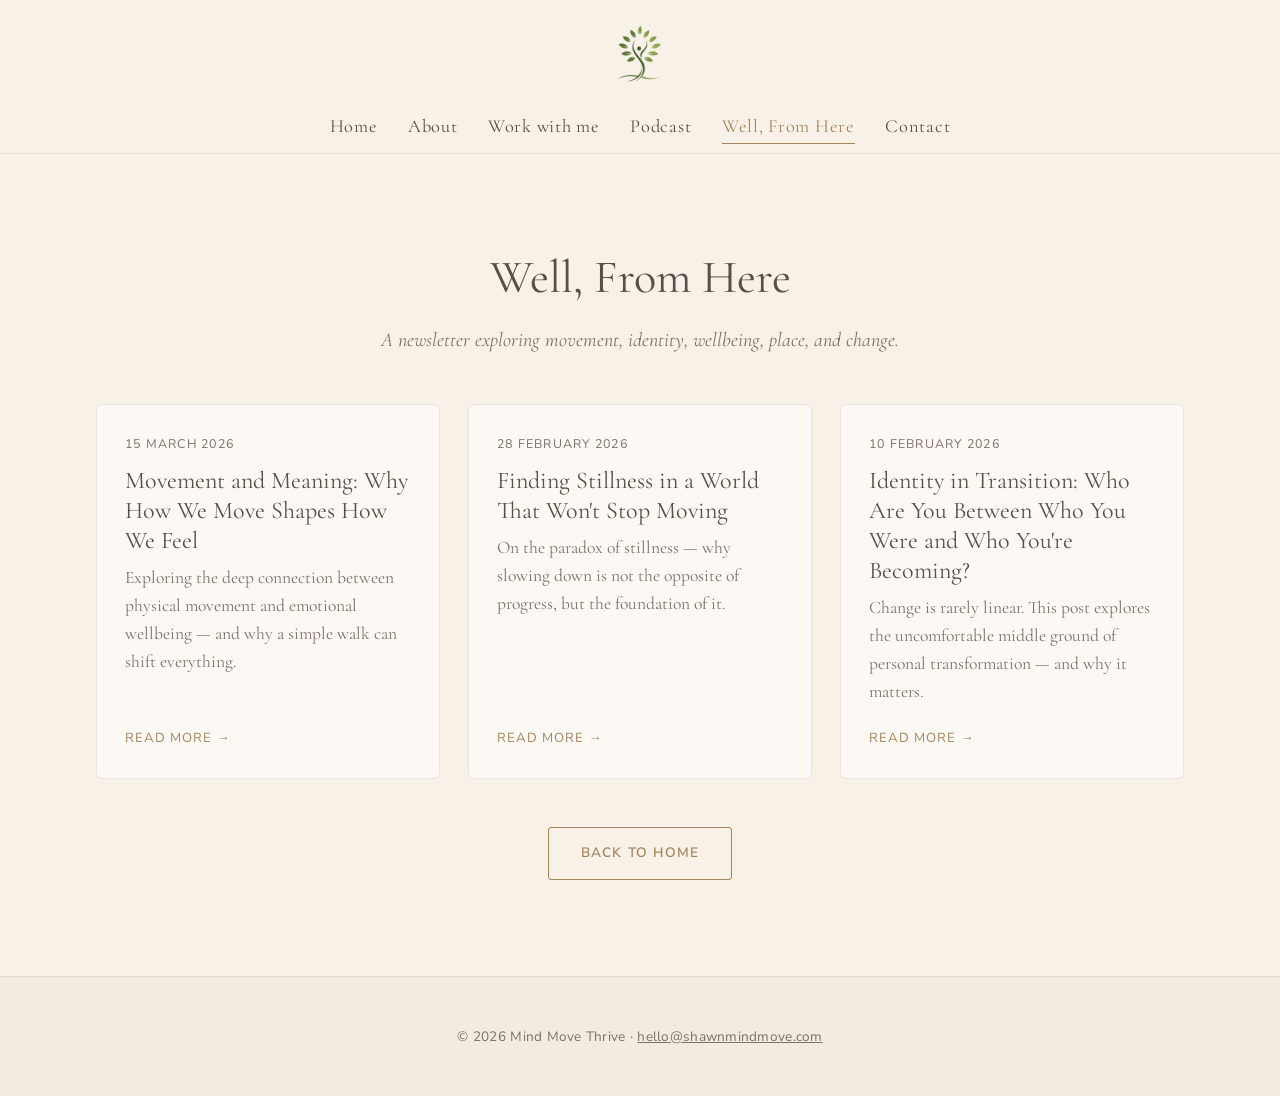
==== posts.html @ 75f12040 "move html" ====
<!DOCTYPE html>
<html lang="en">
<head>
<meta charset="utf-8">
<meta name="viewport" content="width=device-width, initial-scale=1">
<title>Well, From Here &middot; Mind Move Thrive</title>
<meta name="description" content="A newsletter exploring movement, identity, wellbeing, place, and change.">
<link rel="icon" href="media/icon.png">
<link rel="preconnect" href="https://fonts.googleapis.com">
<link rel="preconnect" href="https://fonts.gstatic.com" crossorigin>
<link rel="stylesheet" href="https://fonts.googleapis.com/css2?family=Cormorant+Garamond:ital,wght@0,300;0,400;0,500;0,600;1,300;1,400&family=Nunito+Sans:wght@300;400;600;700&display=swap">
<link rel="stylesheet" href="css/style.css">
</head>
<body>

<nav class="nav">
  <div class="nav__inner">
    <a class="nav__brand" href="index.html"><img src="media/logo.png" alt="Mind Move Thrive"></a>
    <ul class="nav__links">
      <li><a href="index.html#home">Home</a></li>
      <li><a href="index.html#about">About</a></li>
      <li><a href="index.html#work-with-me">Work with me</a></li>
      <li><a href="index.html#podcast">Podcast</a></li>
      <li><a class="is-active" href="posts.html">Well, From Here</a></li>
      <li><a href="index.html#contact">Contact</a></li>
    </ul>
  </div>
</nav>

<section class="section">
  <div class="section__inner section__inner--wide">
    <h2 class="section__title">Well, From Here</h2>
    <p class="section__subtitle">A newsletter exploring movement, identity, wellbeing, place, and change.</p>

    <!-- Newest post first. Add a new block here when you add a post. -->
    <div class="cards">
      <article class="card">
        <p class="card__date">15 March 2026</p>
        <h3 class="card__title"><a href="posts/movement-and-meaning.html">Movement and Meaning: Why How We Move Shapes How We Feel</a></h3>
        <p class="card__summary">Exploring the deep connection between physical movement and emotional wellbeing &mdash; and why a simple walk can shift everything.</p>
        <p class="card__more"><a href="posts/movement-and-meaning.html">Read more &rarr;</a></p>
      </article>

      <article class="card">
        <p class="card__date">28 February 2026</p>
        <h3 class="card__title"><a href="posts/finding-stillness.html">Finding Stillness in a World That Won't Stop Moving</a></h3>
        <p class="card__summary">On the paradox of stillness &mdash; why slowing down is not the opposite of progress, but the foundation of it.</p>
        <p class="card__more"><a href="posts/finding-stillness.html">Read more &rarr;</a></p>
      </article>

      <article class="card">
        <p class="card__date">10 February 2026</p>
        <h3 class="card__title"><a href="posts/identity-in-transition.html">Identity in Transition: Who Are You Between Who You Were and Who You're Becoming?</a></h3>
        <p class="card__summary">Change is rarely linear. This post explores the uncomfortable middle ground of personal transformation &mdash; and why it matters.</p>
        <p class="card__more"><a href="posts/identity-in-transition.html">Read more &rarr;</a></p>
      </article>
    </div>

    <p class="center mt-3"><a class="btn btn--ghost" href="index.html">Back to home</a></p>
  </div>
</section>

<footer class="footer">
  <p>&copy; 2026 Mind Move Thrive &middot; <a href="mailto:hello@shawnmindmove.com">hello@shawnmindmove.com</a></p>
</footer>

</body>
</html>
---- css/style.css ----
/* ==========================================================================
   Mind Move Thrive — Oak & Stone
   Plain CSS. No build step. Edit this file directly.
   ========================================================================== */

:root {
  --primary: #a3855c;
  --primary-dark: #8a6f4a;
  --text: #594f48;
  --text-muted: #7d7169;
  --cream: #f8f1e8;
  --cream-alt: #f2ebe0;
  --rule: rgba(89, 79, 72, 0.12);
  --serif: 'Cormorant Garamond', Garamond, Georgia, 'Times New Roman', serif;
  --sans: 'Nunito Sans', -apple-system, BlinkMacSystemFont, 'Segoe UI', Helvetica, Arial, sans-serif;
  --measure: 46rem;
}

*,
*::before,
*::after {
  box-sizing: border-box;
}

html {
  scroll-behavior: smooth;
  scroll-padding-top: 5.5rem;
}

body {
  margin: 0;
  background: var(--cream);
  color: var(--text);
  font-family: var(--serif);
  font-size: 1.3125rem;
  line-height: 1.75;
  font-weight: 400;
  -webkit-font-smoothing: antialiased;
}

img {
  max-width: 100%;
  height: auto;
  display: block;
}

a {
  color: var(--primary);
  text-decoration: none;
  transition: color 0.2s ease;
}

a:hover {
  color: var(--text);
}

h1,
h2,
h3,
h4 {
  font-family: var(--serif);
  font-weight: 400;
  color: var(--text);
  line-height: 1.2;
  margin: 0 0 0.6em;
}

h1 { font-size: clamp(2.75rem, 7vw, 4.5rem); letter-spacing: 0.01em; }
h2 { font-size: clamp(2rem, 4.5vw, 2.9rem); }
h3 { font-size: 1.5rem; }

p { margin: 0 0 1.35em; }
p:last-child { margin-bottom: 0; }

/* --------------------------------------------------------------------------
   Navigation
   -------------------------------------------------------------------------- */

.nav {
  position: sticky;
  top: 0;
  z-index: 100;
  background: var(--cream);
  border-bottom: 1px solid var(--rule);
}

.nav__inner {
  max-width: 68rem;
  margin: 0 auto;
  padding: 0.5rem 1.5rem;
  display: flex;
  flex-direction: column;
  align-items: center;
  gap: 0.25rem;
}

.nav__brand {
  display: inline-block;
  line-height: 0;
}

.nav__brand img {
  max-height: 96px;
  width: auto;
}

.nav__links {
  list-style: none;
  margin: 0;
  padding: 0;
  display: flex;
  flex-wrap: wrap;
  justify-content: center;
  gap: 0.35rem 1.9rem;
}

.nav__links a {
  font-family: var(--serif);
  font-size: 1.15rem;
  letter-spacing: 0.04em;
  color: var(--text);
  padding: 0.35rem 0;
  border-bottom: 1px solid transparent;
}

.nav__links a:hover,
.nav__links a.is-active {
  color: var(--primary);
  border-bottom-color: var(--primary);
}

/* --------------------------------------------------------------------------
   Sections
   -------------------------------------------------------------------------- */

.section {
  padding: 6rem 1.5rem;
  border-bottom: 1px solid var(--rule);
}

.section:nth-of-type(odd) { background: var(--cream); }
.section:nth-of-type(even) { background: var(--cream-alt); }

.section__inner {
  max-width: var(--measure);
  margin: 0 auto;
}

.section__inner--wide { max-width: 68rem; }

.section__title {
  text-align: center;
  margin-bottom: 0.4em;
}

.section__subtitle {
  text-align: center;
  font-size: 1.25rem;
  font-style: italic;
  color: var(--text-muted);
  max-width: 38rem;
  margin: 0 auto 3rem;
  line-height: 1.6;
}

.section__title + .section__body { margin-top: 2.5rem; }

/* --------------------------------------------------------------------------
   Hero
   -------------------------------------------------------------------------- */

.hero {
  position: relative;
  min-height: 88vh;
  display: flex;
  align-items: center;
  justify-content: center;
  padding: 7rem 1.5rem;
  text-align: center;
  color: #fff;
  background-color: var(--text);
  background-image: url('../media/cover-image.jpg');
  background-size: cover;
  background-position: center;
  border-bottom: none;
}

.hero::before {
  content: '';
  position: absolute;
  inset: 0;
  background: rgba(40, 34, 30, 0.45);
}

.hero__inner {
  position: relative;
  max-width: 44rem;
}

.hero h1 {
  color: #fff;
  margin-bottom: 0.4em;
}

.hero__tagline {
  font-size: clamp(1.3rem, 2.6vw, 1.75rem);
  font-style: italic;
  color: #f4ece2;
  margin-bottom: 1.5em;
}

.hero__lede {
  font-size: 1.2rem;
  color: #ece3d8;
  line-height: 1.75;
}

/* --------------------------------------------------------------------------
   Collapsible service panels
   -------------------------------------------------------------------------- */

details {
  margin-bottom: 1rem;
  border: 1px solid var(--rule);
  border-radius: 6px;
  padding: 0.85rem 1.25rem;
  background: rgba(255, 255, 255, 0.4);
  transition: background-color 0.2s ease;
}

details[open] { background: rgba(255, 255, 255, 0.75); }

details summary {
  cursor: pointer;
  list-style: none;
  padding: 0.25rem 0;
  display: flex;
  align-items: center;
  gap: 0.6rem;
}

details summary::-webkit-details-marker { display: none; }

details summary::before {
  content: '';
  flex: none;
  width: 0;
  height: 0;
  border-left: 7px solid var(--primary);
  border-top: 5px solid transparent;
  border-bottom: 5px solid transparent;
  transition: transform 0.2s ease;
}

details[open] summary::before { transform: rotate(90deg); }

details summary h3 { margin: 0; font-size: 1.4rem; }

details .details__body { padding: 0.5rem 0 0.25rem 1.3rem; }

/* --------------------------------------------------------------------------
   Post cards
   -------------------------------------------------------------------------- */

.cards {
  display: grid;
  grid-template-columns: repeat(auto-fit, minmax(17rem, 1fr));
  gap: 1.75rem;
}

.card {
  background: rgba(255, 255, 255, 0.55);
  border: 1px solid var(--rule);
  border-radius: 6px;
  padding: 1.75rem;
  display: flex;
  flex-direction: column;
  transition: transform 0.2s ease, box-shadow 0.2s ease;
}

.card:hover {
  transform: translateY(-2px);
  box-shadow: 0 6px 22px rgba(89, 79, 72, 0.09);
}

.card__date {
  font-family: var(--sans);
  font-size: 0.78rem;
  letter-spacing: 0.1em;
  text-transform: uppercase;
  color: var(--text-muted);
  margin-bottom: 0.7rem;
}

.card__title {
  font-size: 1.5rem;
  margin-bottom: 0.5rem;
  line-height: 1.25;
}

.card__title a { color: var(--text); }
.card__title a:hover { color: var(--primary); }

.card__summary {
  font-size: 1.1rem;
  color: var(--text-muted);
  line-height: 1.6;
  margin-bottom: 1.25rem;
  flex: 1;
}

.card__more {
  font-family: var(--sans);
  font-size: 0.82rem;
  letter-spacing: 0.08em;
  text-transform: uppercase;
}

.center { text-align: center; }
.mt-3 { margin-top: 3rem; }

/* --------------------------------------------------------------------------
   Buttons
   -------------------------------------------------------------------------- */

.btn {
  display: inline-block;
  font-family: var(--sans);
  font-size: 0.85rem;
  font-weight: 600;
  letter-spacing: 0.09em;
  text-transform: uppercase;
  padding: 0.85rem 2rem;
  border-radius: 3px;
  background: var(--primary);
  color: #fff;
  border: 1px solid var(--primary);
  transition: background-color 0.2s ease, border-color 0.2s ease;
}

.btn:hover {
  background: var(--text);
  border-color: var(--text);
  color: #fff;
}

.btn--ghost {
  background: transparent;
  color: var(--primary);
}

.btn--ghost:hover {
  background: var(--primary);
  border-color: var(--primary);
  color: #fff;
}

/* --------------------------------------------------------------------------
   Contact
   -------------------------------------------------------------------------- */

.contact {
  position: relative;
  padding: 7rem 1.5rem;
  color: #fff;
  background-color: var(--text);
  background-image: url('../media/IMG_20220528_212503.jpg');
  background-size: cover;
  background-position: center;
  text-align: center;
  border-bottom: none;
}

.contact::before {
  content: '';
  position: absolute;
  inset: 0;
  background: rgba(40, 34, 30, 0.5);
}

.contact .section__inner { position: relative; }
.contact h2 { color: #fff; }
.contact p { color: #ece3d8; }

.contact__email {
  display: inline-block;
  margin-top: 1.5rem;
  font-size: 1.5rem;
  color: #fff;
  border-bottom: 1px solid rgba(255, 255, 255, 0.5);
}

.contact__email:hover {
  color: #fff;
  border-bottom-color: #fff;
}

.social {
  list-style: none;
  margin: 2.25rem 0 0;
  padding: 0;
  display: flex;
  justify-content: center;
  gap: 2rem;
}

.social a {
  font-family: var(--sans);
  font-size: 0.85rem;
  letter-spacing: 0.1em;
  text-transform: uppercase;
  color: #fff;
  border-bottom: 1px solid rgba(255, 255, 255, 0.4);
  padding-bottom: 2px;
}

.social a:hover { border-bottom-color: #fff; }

/* --------------------------------------------------------------------------
   Article pages
   -------------------------------------------------------------------------- */

.article {
  max-width: 42rem;
  margin: 0 auto;
  padding: 5rem 1.5rem 6rem;
}

.article__back {
  font-family: var(--sans);
  font-size: 0.82rem;
  letter-spacing: 0.08em;
  text-transform: uppercase;
  display: inline-block;
  margin-bottom: 2.5rem;
}

.article__date {
  font-family: var(--sans);
  font-size: 0.8rem;
  letter-spacing: 0.1em;
  text-transform: uppercase;
  color: var(--text-muted);
  margin-bottom: 0.9rem;
}

.article h1 {
  font-size: clamp(2.1rem, 4.5vw, 3rem);
  margin-bottom: 0.5em;
}

.article__lede {
  font-size: 1.3rem;
  font-style: italic;
  color: var(--text-muted);
  padding-bottom: 2rem;
  margin-bottom: 2.5rem;
  border-bottom: 1px solid var(--rule);
  line-height: 1.6;
}

.article__body p { font-size: 1.32rem; }

/* --------------------------------------------------------------------------
   Footer
   -------------------------------------------------------------------------- */

.footer {
  background: var(--cream-alt);
  padding: 3rem 1.5rem;
  text-align: center;
  font-family: var(--sans);
  font-size: 0.85rem;
  color: var(--text-muted);
  letter-spacing: 0.02em;
}

.footer a { color: var(--text-muted); text-decoration: underline; }
.footer a:hover { color: var(--primary); }

/* --------------------------------------------------------------------------
   Small screens
   -------------------------------------------------------------------------- */

@media (max-width: 767px) {
  body { font-size: 1.2rem; }
  .section { padding: 4rem 1.25rem; }
  .nav__brand img { max-height: 64px; }
  .nav__links { gap: 0.25rem 1.1rem; }
  .nav__links a { font-size: 1.05rem; }
  .hero { min-height: 78vh; padding: 5rem 1.25rem; }
  .article { padding: 3rem 1.25rem 4rem; }
}

@media (prefers-reduced-motion: reduce) {
  html { scroll-behavior: auto; }
  * { transition: none !important; }
}
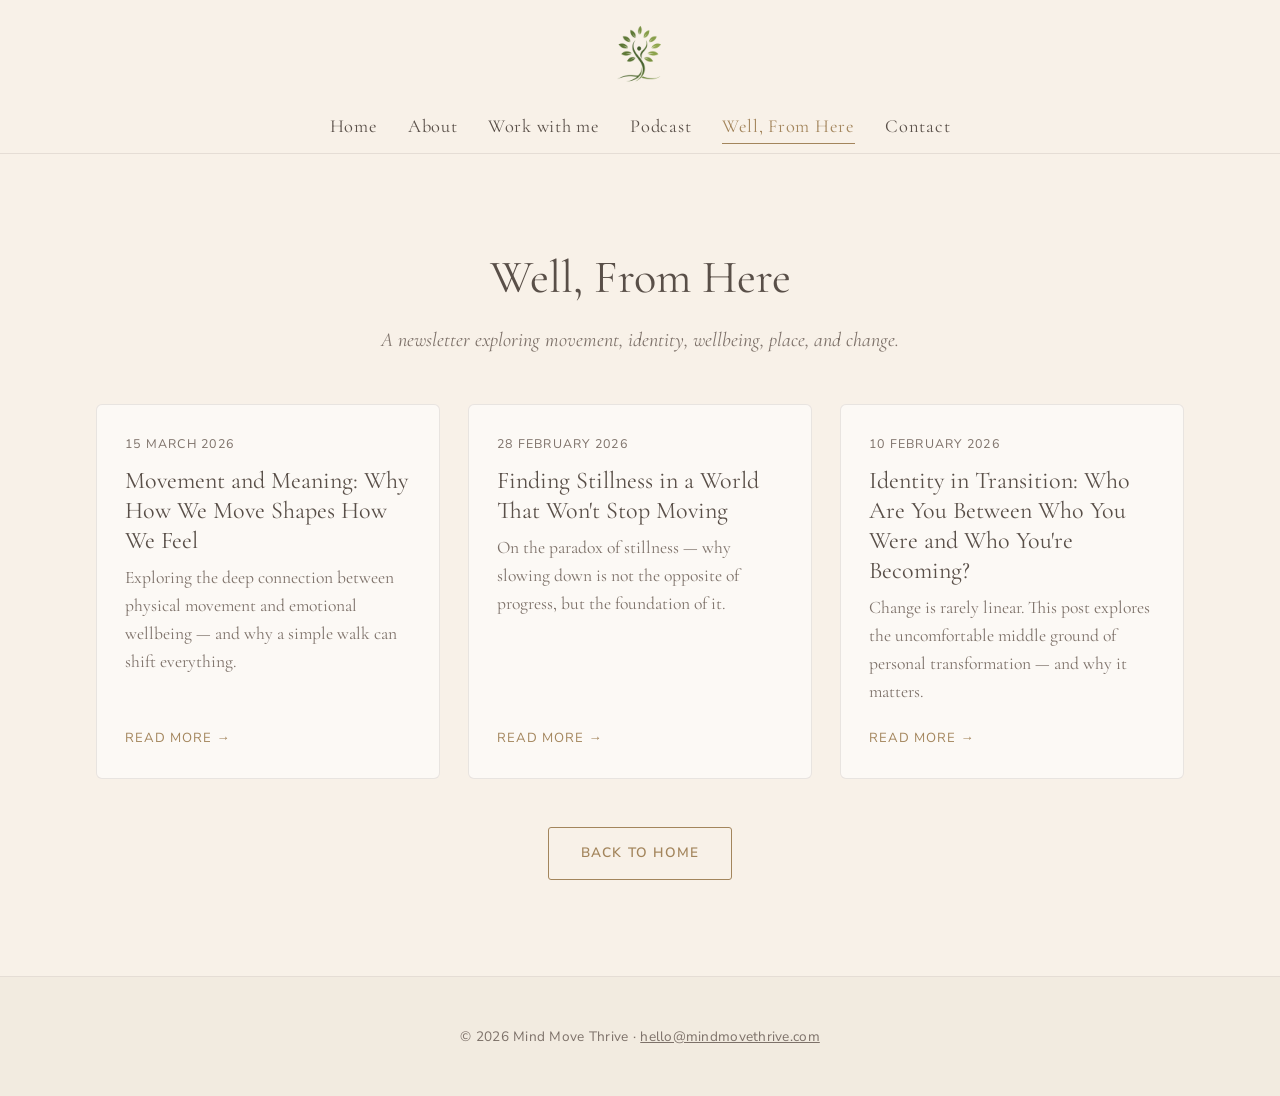
==== commit 532f189a: "changing email" ====
--- a/posts.html
+++ b/posts.html
@@ -61,7 +61,7 @@
 </section>
 
 <footer class="footer">
-  <p>&copy; 2026 Mind Move Thrive &middot; <a href="mailto:hello@shawnmindmove.com">hello@shawnmindmove.com</a></p>
+  <p>&copy; 2026 Mind Move Thrive &middot; <a href="mailto:hello@mindmovethrive.com">hello@mindmovethrive.com</a></p>
 </footer>
 
 </body>
